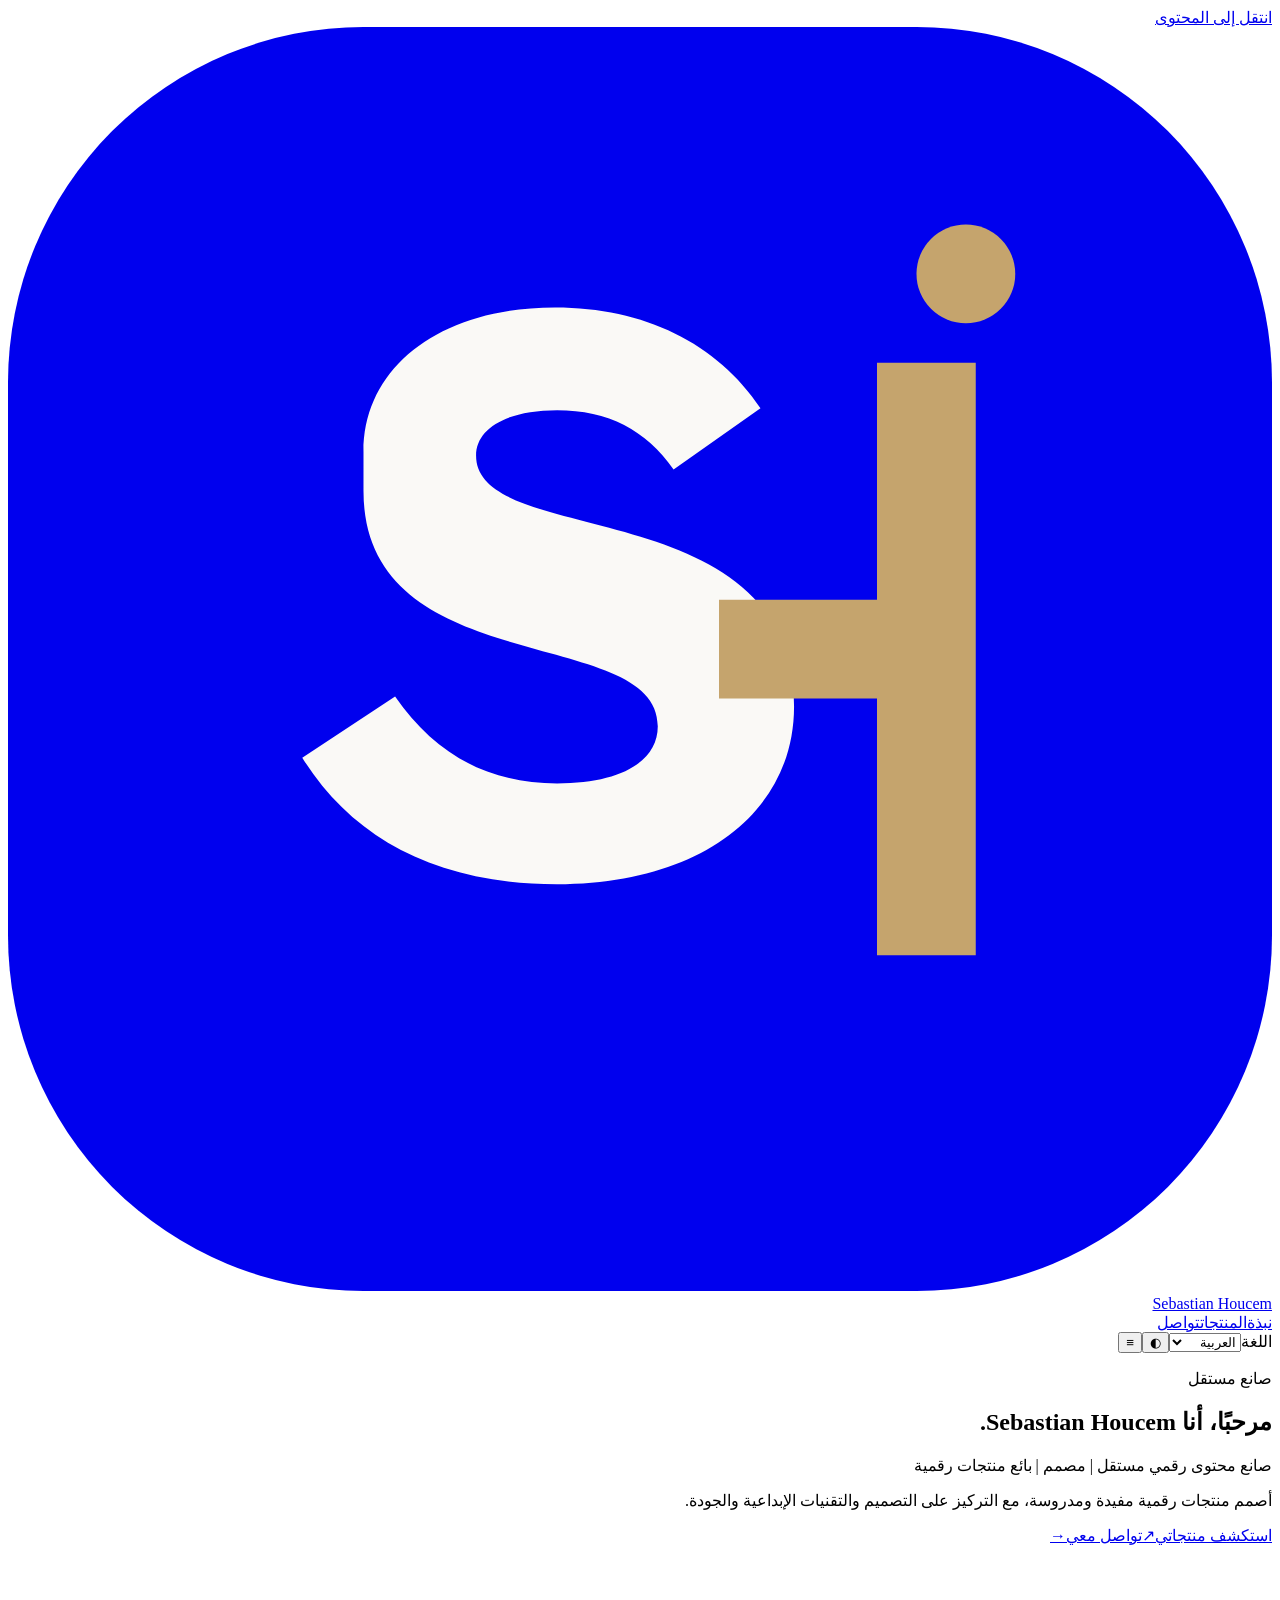
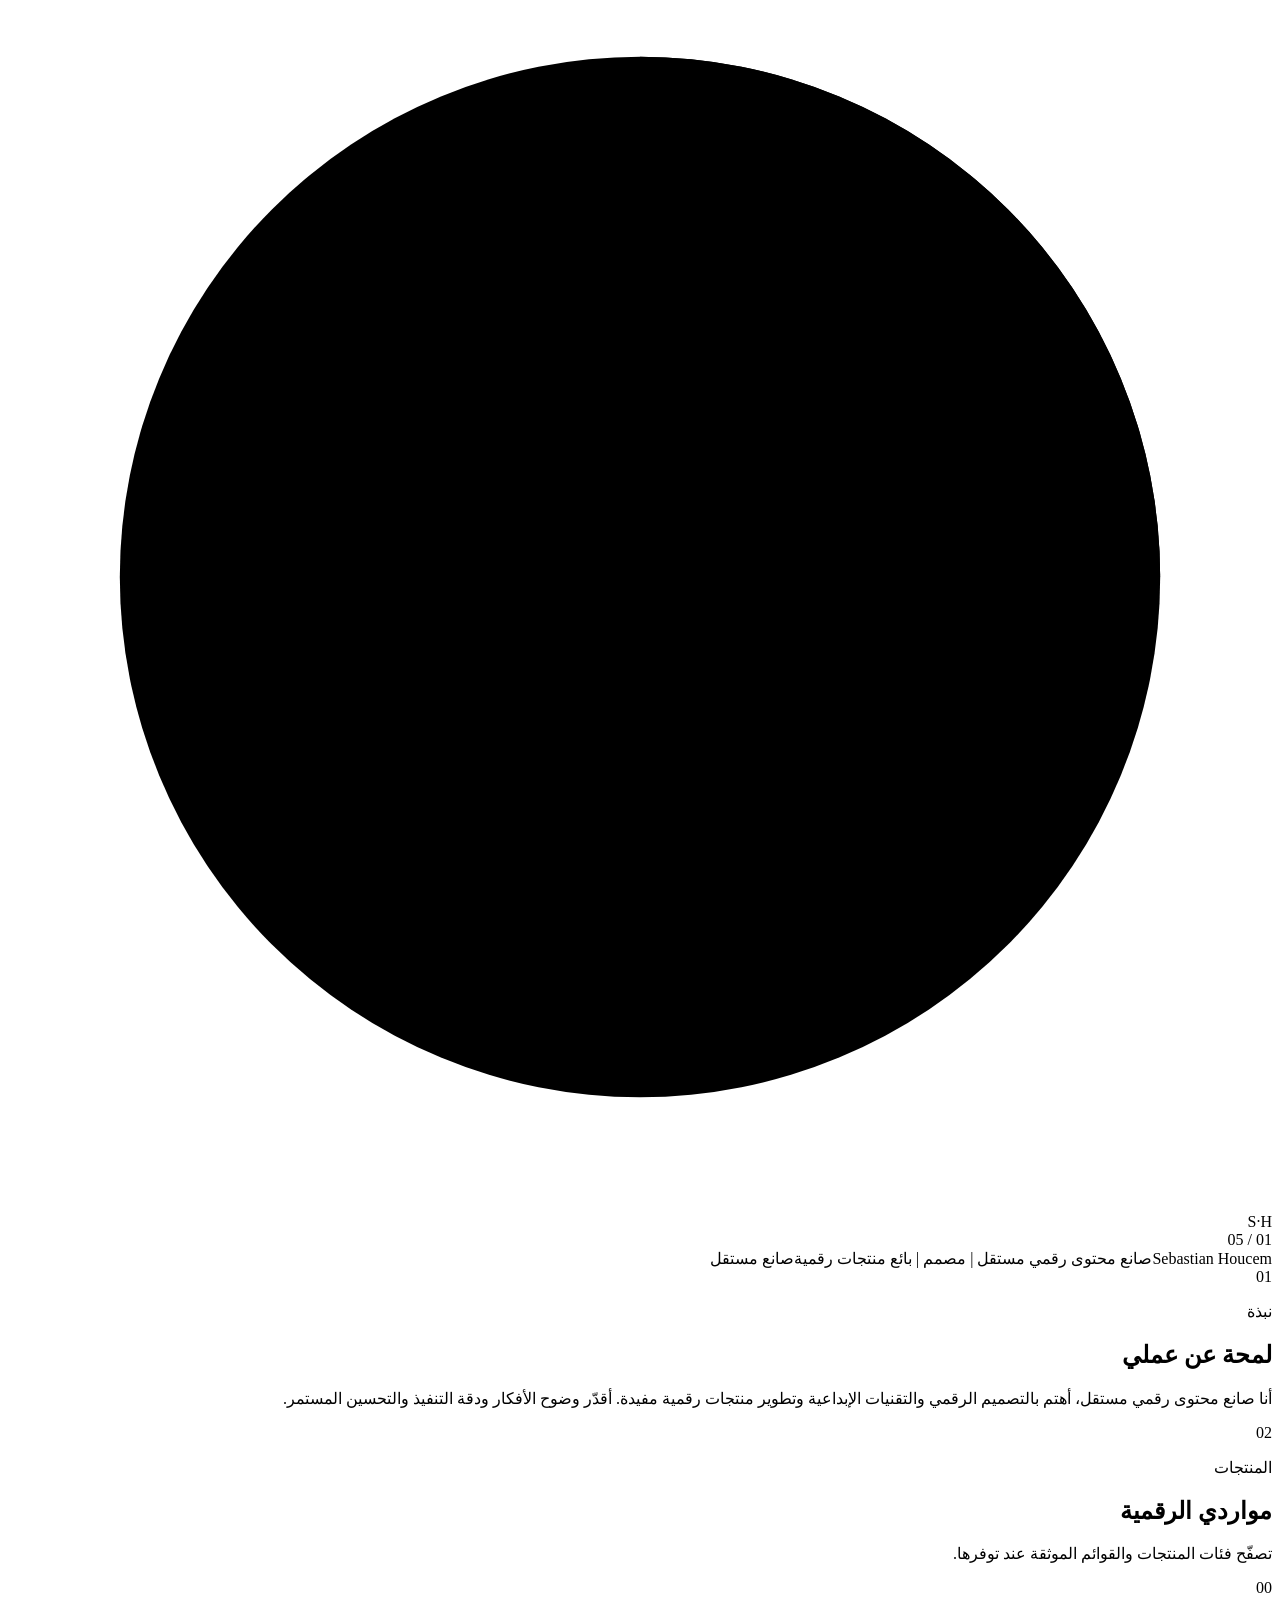
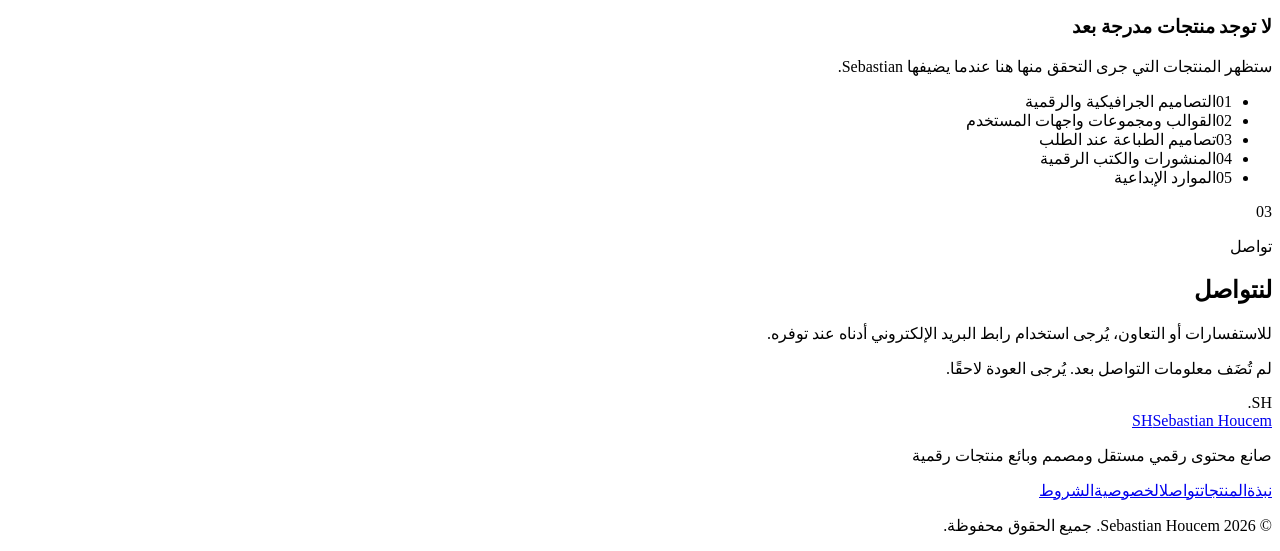
==== index.html @ 505cae15 "Add files via upload" ====
<!doctype html>
<html lang="ar" dir="rtl" data-theme="light">
  <head>
    <meta charset="UTF-8" />
    <meta name="viewport" content="width=device-width, initial-scale=1.0" />
    <meta name="theme-color" content="#FAF9F6" />
    <meta name="description" content="Sebastian Houcem صانع محتوى ومصمم رقمي مستقل يهتم بالتصميم والتقنيات الإبداعية والمنتجات الرقمية المفيدة." />
    <meta property="og:type" content="website" />
    <meta property="og:site_name" content="Sebastian Houcem" />
    <meta property="og:title" content="Sebastian Houcem — صانع محتوى ومصمم رقمي" />
    <meta property="og:description" content="Sebastian Houcem صانع محتوى ومصمم رقمي مستقل يهتم بالتصميم والتقنيات الإبداعية والمنتجات الرقمية المفيدة." />
    <meta property="og:locale" content="ar_AR" />
    <meta name="twitter:card" content="summary_large_image" />
    <meta name="twitter:title" content="Sebastian Houcem — صانع محتوى ومصمم رقمي" />
    <meta name="twitter:description" content="Sebastian Houcem صانع محتوى ومصمم رقمي مستقل يهتم بالتصميم والتقنيات الإبداعية والمنتجات الرقمية المفيدة." />
    <meta name="robots" content="index,follow" />
    <link rel="icon" type="image/svg+xml" href="/sebastian-houcem-portfolio/brand-mark.svg" />
    <title>Sebastian Houcem — صانع محتوى ومصمم رقمي</title>
    <script>
      (() => {
        try {
          const base = "/sebastian-houcem-portfolio/";
          const path = window.location.pathname;
          if (path === base || path === `${base}index.html`) {
            const allowed = ["en", "ar", "de", "ru", "hi"];
            const saved = window.localStorage.getItem("sebastian-locale");
            const locale = allowed.includes(saved || "") ? saved : "en";
            window.location.replace(`${base}${locale}/`);
          }
          const theme = window.localStorage.getItem("sebastian-theme");
          if (theme === "dark" || theme === "light") {
            document.documentElement.dataset.theme = theme;
          }
        } catch {
          // Keep the default language and light theme when storage is unavailable.
        }
      })();
    </script>
    <script type="module" crossorigin src="/sebastian-houcem-portfolio/assets/index-BuGDKeuZ.js"></script>
    <link rel="stylesheet" crossorigin href="/sebastian-houcem-portfolio/assets/index-BjT1019Z.css">
  
    <link rel="canonical" href="https://orga-developer.github.io/sebastian-houcem-portfolio/ar/" />
    <link rel="alternate" hreflang="en" href="https://orga-developer.github.io/sebastian-houcem-portfolio/en/" />
    <link rel="alternate" hreflang="ar" href="https://orga-developer.github.io/sebastian-houcem-portfolio/ar/" />
    <link rel="alternate" hreflang="de" href="https://orga-developer.github.io/sebastian-houcem-portfolio/de/" />
    <link rel="alternate" hreflang="ru" href="https://orga-developer.github.io/sebastian-houcem-portfolio/ru/" />
    <link rel="alternate" hreflang="hi" href="https://orga-developer.github.io/sebastian-houcem-portfolio/hi/" />
    <link rel="alternate" hreflang="x-default" href="https://orga-developer.github.io/sebastian-houcem-portfolio/en/" />
    <meta property="og:url" content="https://orga-developer.github.io/sebastian-houcem-portfolio/ar/" />
    <meta property="og:image" content="https://orga-developer.github.io/sebastian-houcem-portfolio/social-preview.svg" />
    <meta property="og:image:type" content="image/svg+xml" />
    <meta name="twitter:image" content="https://orga-developer.github.io/sebastian-houcem-portfolio/social-preview.svg" />
    <script type="application/ld+json">[{"@context":"https://schema.org","@type":"Person","name":"Sebastian Houcem","jobTitle":"Independent Digital Creator \u0026 Digital Products Seller"},{"@context":"https://schema.org","@type":"WebSite","name":"Sebastian Houcem","inLanguage":"ar","url":"https://orga-developer.github.io/sebastian-houcem-portfolio/ar/"}]</script>
  </head>
  <body>
    <div id="root"><div class="site-shell locale-ar"><a class="skip-link" href="#main-content">انتقل إلى المحتوى</a><header class="site-header"><a class="brand" href="/sebastian-houcem-portfolio/ar/" aria-label="Sebastian Houcem — الرئيسية"><svg class="brand-mark" viewBox="0 0 64 64" aria-hidden="true"><rect width="64" height="64" rx="18" fill="currentColor"></rect><path d="M18 21.5c0-4.3 3.9-7.3 9.7-7.3 4.5 0 8.2 1.8 10.4 5.1l-4.4 3.1c-1.4-2-3.3-3-5.9-3-2.5 0-4.1.9-4.1 2.3 0 4.8 16.1 1.7 16.1 12.7 0 5.4-4.8 9-12 9-6.2 0-10.4-2.4-12.9-6.4l4.7-3.1c2 2.9 4.7 4.4 8.2 4.4 3.2 0 5.1-1.1 5.1-2.9 0-5.2-14.9-2.2-14.9-11.9Z" fill="#FAF9F6"></path><path d="M44 17h5v30h-5V34h-8v-5h8V17Z" fill="#C5A46D"></path><circle cx="48.5" cy="12.5" r="2.5" fill="#C5A46D"></circle></svg><span class="brand-name">Sebastian Houcem</span></a><nav class="desktop-nav" aria-label="الرئيسية"><a href="#about">نبذة</a><a href="#products">المنتجات</a><a href="#contact">تواصل</a></nav><div class="header-controls"><label class="sr-only" for="language-select">اللغة</label><select id="language-select" class="language-select"><option value="en">English</option><option value="ar" selected="">العربية</option><option value="de">Deutsch</option><option value="ru">Русский</option><option value="hi">हिन्दी</option></select><button class="theme-toggle" type="button" aria-label="الوضع الفاتح / الوضع الداكن" title="الوضع الفاتح / الوضع الداكن"><span aria-hidden="true">◐</span></button><button class="menu-toggle" type="button" aria-expanded="false" aria-controls="mobile-navigation" aria-label="فتح القائمة"><span aria-hidden="true">≡</span></button></div></header><nav id="mobile-navigation" class="mobile-nav" aria-label="الرئيسية" hidden=""><a href="#about">نبذة</a><a href="#products">المنتجات</a><a href="#contact">تواصل</a></nav><main id="main-content"><section class="hero section-wrap" id="top" aria-labelledby="hero-title"><div class="hero-copy"><p class="eyebrow"><span class="eyebrow-dot" aria-hidden="true"></span>صانع مستقل</p><h1 id="hero-title">مرحبًا، أنا Sebastian Houcem.</h1><p class="hero-subtitle">صانع محتوى رقمي مستقل | مصمم | بائع منتجات رقمية</p><p class="hero-intro">أصمم منتجات رقمية مفيدة ومدروسة، مع التركيز على التصميم والتقنيات الإبداعية والجودة.</p><div class="hero-actions"><a class="button button-primary" href="#products">استكشف منتجاتي<span aria-hidden="true">↗</span></a><a class="button button-quiet" href="#contact">تواصل معي<span aria-hidden="true">→</span></a></div></div><div class="hero-art" aria-hidden="true"><div class="art-frame"><svg viewBox="0 0 520 520" role="presentation"><circle class="art-ring art-ring-outer" cx="260" cy="260" r="214"></circle><circle class="art-ring art-ring-inner" cx="260" cy="260" r="157"></circle><path class="art-arc" d="M260 46a214 214 0 0 1 214 214"></path><path class="art-cross" d="M92 351h336M260 92v336"></path><circle class="art-core" cx="260" cy="260" r="84"></circle><circle class="art-gold-dot" cx="419" cy="162" r="10"></circle><circle class="art-small-dot" cx="150" cy="125" r="4"></circle><path class="art-diamond" d="m260 207 53 53-53 53-53-53 53-53Z"></path></svg><span class="art-caption">S<span aria-hidden="true">·</span>H</span></div><span class="art-index">01 / 05</span></div></section><div class="marquee-rule" aria-hidden="true"><span>Sebastian Houcem</span><span>صانع محتوى رقمي مستقل | مصمم | بائع منتجات رقمية</span><span>صانع مستقل</span></div><section class="content-section section-wrap about-section" id="about" aria-labelledby="about-title"><div class="section-label"><span>01</span><p class="eyebrow">نبذة</p></div><div class="section-body about-body"><h2 id="about-title">لمحة عن عملي</h2><p class="body-copy">أنا صانع محتوى رقمي مستقل، أهتم بالتصميم الرقمي والتقنيات الإبداعية وتطوير منتجات رقمية مفيدة. أقدّر وضوح الأفكار ودقة التنفيذ والتحسين المستمر.</p><div class="about-rule" aria-hidden="true"><span></span></div></div></section><section class="content-section section-wrap products-section" id="products" aria-labelledby="products-title"><div class="section-label"><span>02</span><p class="eyebrow">المنتجات</p></div><div class="section-body"><div class="section-heading-row"><div><h2 id="products-title">مواردي الرقمية</h2><p class="section-intro">تصفّح فئات المنتجات والقوائم الموثقة عند توفرها.</p></div><span class="section-index" aria-hidden="true">00</span></div><div class="empty-products"><div class="empty-mark" aria-hidden="true"><span></span><span></span><span></span></div><div><h3>لا توجد منتجات مدرجة بعد</h3><p>ستظهر المنتجات التي جرى التحقق منها هنا عندما يضيفها Sebastian.</p></div></div><ul class="category-list" aria-label="مواردي الرقمية"><li><span class="category-number">0<!-- -->1</span>التصاميم الجرافيكية والرقمية</li><li><span class="category-number">0<!-- -->2</span>القوالب ومجموعات واجهات المستخدم</li><li><span class="category-number">0<!-- -->3</span>تصاميم الطباعة عند الطلب</li><li><span class="category-number">0<!-- -->4</span>المنشورات والكتب الرقمية</li><li><span class="category-number">0<!-- -->5</span>الموارد الإبداعية</li></ul></div></section><section class="contact-section" id="contact" aria-labelledby="contact-title"><div class="section-wrap contact-inner"><div class="section-label"><span>03</span><p class="eyebrow">تواصل</p></div><div class="contact-main"><h2 id="contact-title">لنتواصل</h2><p>للاستفسارات أو التعاون، يُرجى استخدام رابط البريد الإلكتروني أدناه عند توفره.</p><p class="contact-missing">لم تُضَف معلومات التواصل بعد. يُرجى العودة لاحقًا.</p></div><div class="contact-decoration" aria-hidden="true">SH<span>.</span></div></div></section></main><footer class="site-footer section-wrap"><div class="footer-brand"><a class="brand" href="/sebastian-houcem-portfolio/ar/"><span class="brand-mark-small" aria-hidden="true">SH</span><span class="brand-name">Sebastian Houcem</span></a><p>صانع محتوى رقمي مستقل ومصمم وبائع منتجات رقمية</p></div><nav class="footer-links" aria-label="الرئيسية"><a href="#about">نبذة</a><a href="#products">المنتجات</a><a href="#contact">تواصل</a><a href="/sebastian-houcem-portfolio/ar/privacy/">الخصوصية</a><a href="/sebastian-houcem-portfolio/ar/terms/">الشروط</a></nav><p class="copyright">© <!-- -->2026<!-- --> <!-- -->Sebastian Houcem<!-- -->. <!-- -->جميع الحقوق محفوظة.</p></footer></div></div>
  </body>
</html>
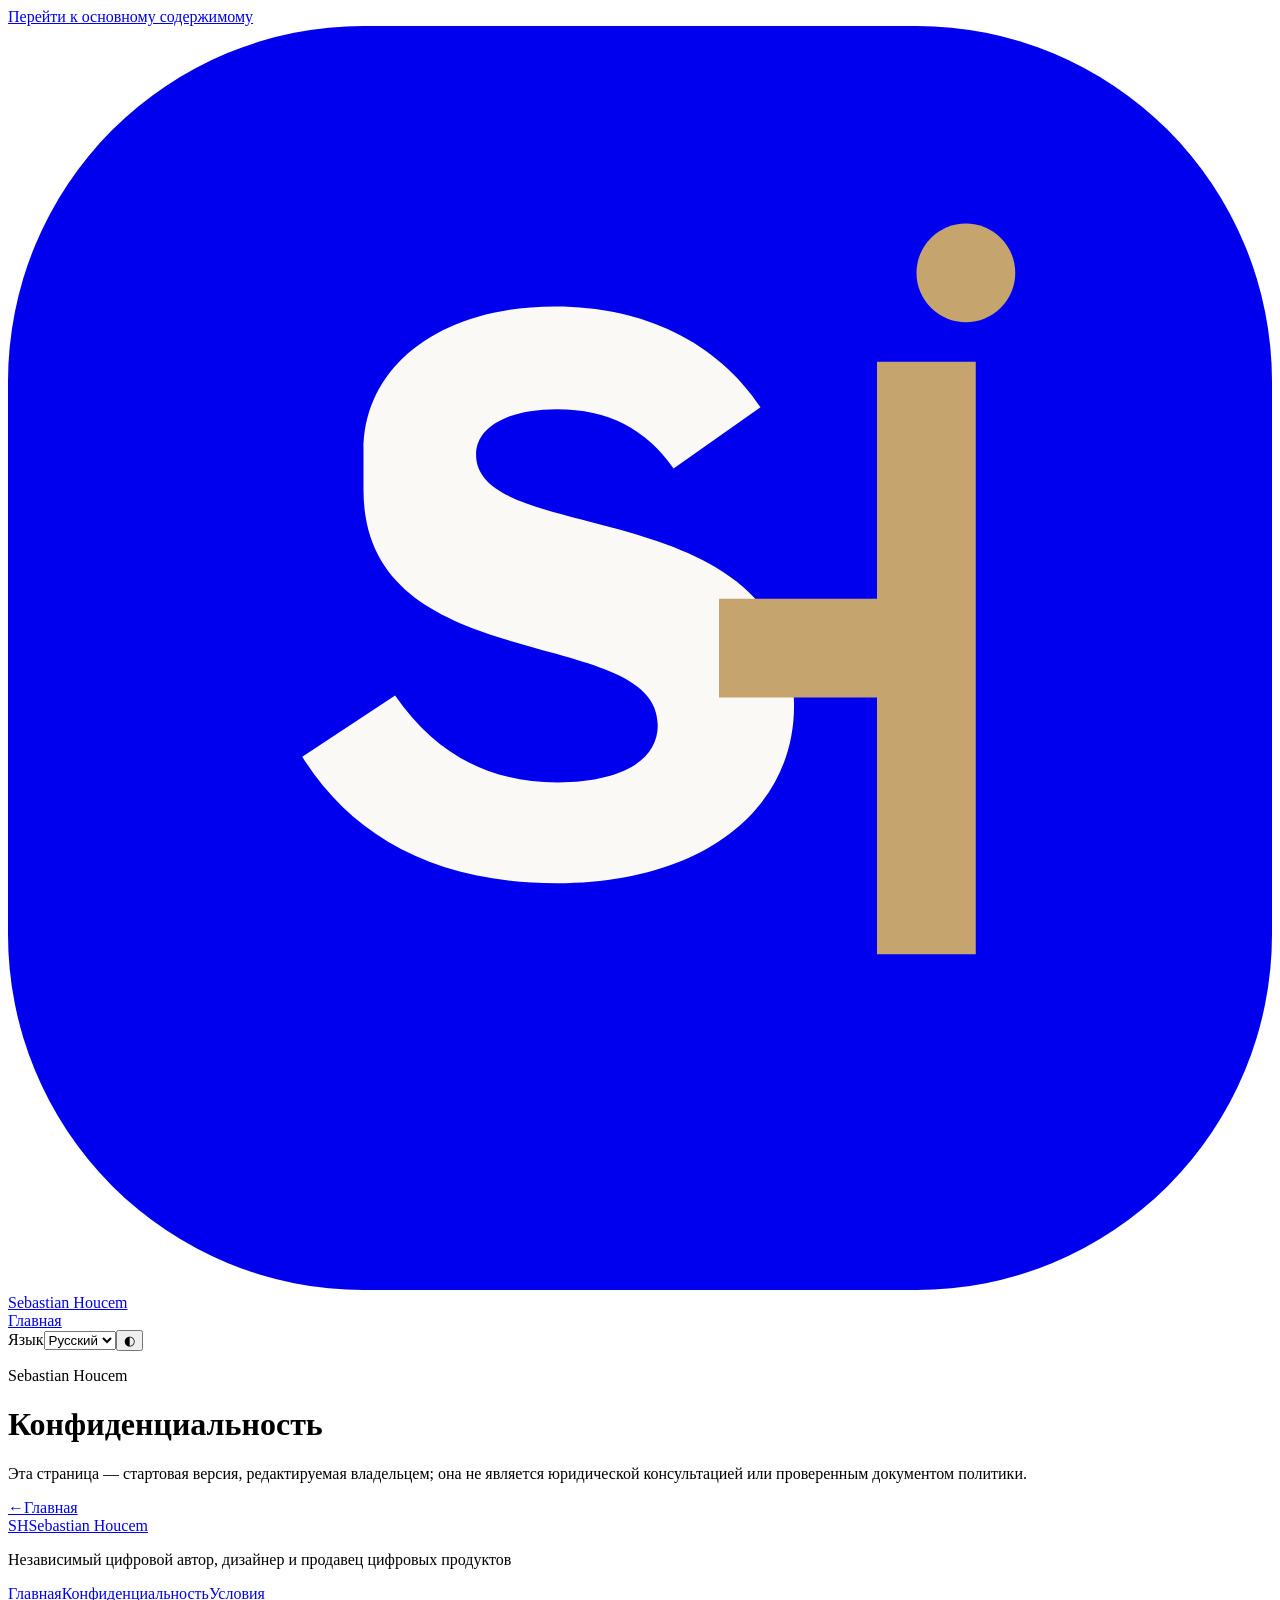
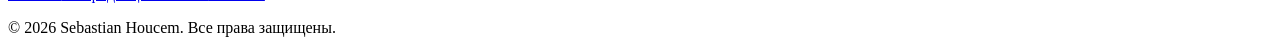
==== commit 0e390e16: "Add files via upload" ====
--- a/index.html
+++ b/index.html
@@ -1,21 +1,21 @@
 <!doctype html>
-<html lang="ar" dir="rtl" data-theme="light">
+<html lang="ru" dir="ltr" data-theme="light">
   <head>
     <meta charset="UTF-8" />
     <meta name="viewport" content="width=device-width, initial-scale=1.0" />
     <meta name="theme-color" content="#FAF9F6" />
-    <meta name="description" content="Sebastian Houcem صانع محتوى ومصمم رقمي مستقل يهتم بالتصميم والتقنيات الإبداعية والمنتجات الرقمية المفيدة." />
+    <meta name="description" content="Эта страница — стартовая версия, редактируемая владельцем; она не является юридической консультацией или проверенным документом политики." />
     <meta property="og:type" content="website" />
     <meta property="og:site_name" content="Sebastian Houcem" />
-    <meta property="og:title" content="Sebastian Houcem — صانع محتوى ومصمم رقمي" />
-    <meta property="og:description" content="Sebastian Houcem صانع محتوى ومصمم رقمي مستقل يهتم بالتصميم والتقنيات الإبداعية والمنتجات الرقمية المفيدة." />
-    <meta property="og:locale" content="ar_AR" />
+    <meta property="og:title" content="Конфиденциальность — Sebastian Houcem" />
+    <meta property="og:description" content="Эта страница — стартовая версия, редактируемая владельцем; она не является юридической консультацией или проверенным документом политики." />
+    <meta property="og:locale" content="ru_RU" />
     <meta name="twitter:card" content="summary_large_image" />
-    <meta name="twitter:title" content="Sebastian Houcem — صانع محتوى ومصمم رقمي" />
-    <meta name="twitter:description" content="Sebastian Houcem صانع محتوى ومصمم رقمي مستقل يهتم بالتصميم والتقنيات الإبداعية والمنتجات الرقمية المفيدة." />
-    <meta name="robots" content="index,follow" />
+    <meta name="twitter:title" content="Конфиденциальность — Sebastian Houcem" />
+    <meta name="twitter:description" content="Эта страница — стартовая версия, редактируемая владельцем; она не является юридической консультацией или проверенным документом политики." />
+    <meta name="robots" content="noindex,follow" />
     <link rel="icon" type="image/svg+xml" href="/sebastian-houcem-portfolio/brand-mark.svg" />
-    <title>Sebastian Houcem — صانع محتوى ومصمم رقمي</title>
+    <title>Конфиденциальность — Sebastian Houcem</title>
     <script>
       (() => {
         try {
@@ -39,20 +39,20 @@
     <script type="module" crossorigin src="/sebastian-houcem-portfolio/assets/index-BuGDKeuZ.js"></script>
     <link rel="stylesheet" crossorigin href="/sebastian-houcem-portfolio/assets/index-BjT1019Z.css">
   
-    <link rel="canonical" href="https://orga-developer.github.io/sebastian-houcem-portfolio/ar/" />
-    <link rel="alternate" hreflang="en" href="https://orga-developer.github.io/sebastian-houcem-portfolio/en/" />
-    <link rel="alternate" hreflang="ar" href="https://orga-developer.github.io/sebastian-houcem-portfolio/ar/" />
-    <link rel="alternate" hreflang="de" href="https://orga-developer.github.io/sebastian-houcem-portfolio/de/" />
-    <link rel="alternate" hreflang="ru" href="https://orga-developer.github.io/sebastian-houcem-portfolio/ru/" />
-    <link rel="alternate" hreflang="hi" href="https://orga-developer.github.io/sebastian-houcem-portfolio/hi/" />
-    <link rel="alternate" hreflang="x-default" href="https://orga-developer.github.io/sebastian-houcem-portfolio/en/" />
-    <meta property="og:url" content="https://orga-developer.github.io/sebastian-houcem-portfolio/ar/" />
+    <link rel="canonical" href="https://orga-developer.github.io/sebastian-houcem-portfolio/ru/privacy/" />
+    <link rel="alternate" hreflang="en" href="https://orga-developer.github.io/sebastian-houcem-portfolio/en/privacy/" />
+    <link rel="alternate" hreflang="ar" href="https://orga-developer.github.io/sebastian-houcem-portfolio/ar/privacy/" />
+    <link rel="alternate" hreflang="de" href="https://orga-developer.github.io/sebastian-houcem-portfolio/de/privacy/" />
+    <link rel="alternate" hreflang="ru" href="https://orga-developer.github.io/sebastian-houcem-portfolio/ru/privacy/" />
+    <link rel="alternate" hreflang="hi" href="https://orga-developer.github.io/sebastian-houcem-portfolio/hi/privacy/" />
+    <link rel="alternate" hreflang="x-default" href="https://orga-developer.github.io/sebastian-houcem-portfolio/en/privacy/" />
+    <meta property="og:url" content="https://orga-developer.github.io/sebastian-houcem-portfolio/ru/privacy/" />
     <meta property="og:image" content="https://orga-developer.github.io/sebastian-houcem-portfolio/social-preview.svg" />
     <meta property="og:image:type" content="image/svg+xml" />
     <meta name="twitter:image" content="https://orga-developer.github.io/sebastian-houcem-portfolio/social-preview.svg" />
-    <script type="application/ld+json">[{"@context":"https://schema.org","@type":"Person","name":"Sebastian Houcem","jobTitle":"Independent Digital Creator \u0026 Digital Products Seller"},{"@context":"https://schema.org","@type":"WebSite","name":"Sebastian Houcem","inLanguage":"ar","url":"https://orga-developer.github.io/sebastian-houcem-portfolio/ar/"}]</script>
+    <script type="application/ld+json">[{"@context":"https://schema.org","@type":"Person","name":"Sebastian Houcem","jobTitle":"Independent Digital Creator \u0026 Digital Products Seller"},{"@context":"https://schema.org","@type":"WebSite","name":"Sebastian Houcem","inLanguage":"ru","url":"https://orga-developer.github.io/sebastian-houcem-portfolio/ru/privacy/"}]</script>
   </head>
   <body>
-    <div id="root"><div class="site-shell locale-ar"><a class="skip-link" href="#main-content">انتقل إلى المحتوى</a><header class="site-header"><a class="brand" href="/sebastian-houcem-portfolio/ar/" aria-label="Sebastian Houcem — الرئيسية"><svg class="brand-mark" viewBox="0 0 64 64" aria-hidden="true"><rect width="64" height="64" rx="18" fill="currentColor"></rect><path d="M18 21.5c0-4.3 3.9-7.3 9.7-7.3 4.5 0 8.2 1.8 10.4 5.1l-4.4 3.1c-1.4-2-3.3-3-5.9-3-2.5 0-4.1.9-4.1 2.3 0 4.8 16.1 1.7 16.1 12.7 0 5.4-4.8 9-12 9-6.2 0-10.4-2.4-12.9-6.4l4.7-3.1c2 2.9 4.7 4.4 8.2 4.4 3.2 0 5.1-1.1 5.1-2.9 0-5.2-14.9-2.2-14.9-11.9Z" fill="#FAF9F6"></path><path d="M44 17h5v30h-5V34h-8v-5h8V17Z" fill="#C5A46D"></path><circle cx="48.5" cy="12.5" r="2.5" fill="#C5A46D"></circle></svg><span class="brand-name">Sebastian Houcem</span></a><nav class="desktop-nav" aria-label="الرئيسية"><a href="#about">نبذة</a><a href="#products">المنتجات</a><a href="#contact">تواصل</a></nav><div class="header-controls"><label class="sr-only" for="language-select">اللغة</label><select id="language-select" class="language-select"><option value="en">English</option><option value="ar" selected="">العربية</option><option value="de">Deutsch</option><option value="ru">Русский</option><option value="hi">हिन्दी</option></select><button class="theme-toggle" type="button" aria-label="الوضع الفاتح / الوضع الداكن" title="الوضع الفاتح / الوضع الداكن"><span aria-hidden="true">◐</span></button><button class="menu-toggle" type="button" aria-expanded="false" aria-controls="mobile-navigation" aria-label="فتح القائمة"><span aria-hidden="true">≡</span></button></div></header><nav id="mobile-navigation" class="mobile-nav" aria-label="الرئيسية" hidden=""><a href="#about">نبذة</a><a href="#products">المنتجات</a><a href="#contact">تواصل</a></nav><main id="main-content"><section class="hero section-wrap" id="top" aria-labelledby="hero-title"><div class="hero-copy"><p class="eyebrow"><span class="eyebrow-dot" aria-hidden="true"></span>صانع مستقل</p><h1 id="hero-title">مرحبًا، أنا Sebastian Houcem.</h1><p class="hero-subtitle">صانع محتوى رقمي مستقل | مصمم | بائع منتجات رقمية</p><p class="hero-intro">أصمم منتجات رقمية مفيدة ومدروسة، مع التركيز على التصميم والتقنيات الإبداعية والجودة.</p><div class="hero-actions"><a class="button button-primary" href="#products">استكشف منتجاتي<span aria-hidden="true">↗</span></a><a class="button button-quiet" href="#contact">تواصل معي<span aria-hidden="true">→</span></a></div></div><div class="hero-art" aria-hidden="true"><div class="art-frame"><svg viewBox="0 0 520 520" role="presentation"><circle class="art-ring art-ring-outer" cx="260" cy="260" r="214"></circle><circle class="art-ring art-ring-inner" cx="260" cy="260" r="157"></circle><path class="art-arc" d="M260 46a214 214 0 0 1 214 214"></path><path class="art-cross" d="M92 351h336M260 92v336"></path><circle class="art-core" cx="260" cy="260" r="84"></circle><circle class="art-gold-dot" cx="419" cy="162" r="10"></circle><circle class="art-small-dot" cx="150" cy="125" r="4"></circle><path class="art-diamond" d="m260 207 53 53-53 53-53-53 53-53Z"></path></svg><span class="art-caption">S<span aria-hidden="true">·</span>H</span></div><span class="art-index">01 / 05</span></div></section><div class="marquee-rule" aria-hidden="true"><span>Sebastian Houcem</span><span>صانع محتوى رقمي مستقل | مصمم | بائع منتجات رقمية</span><span>صانع مستقل</span></div><section class="content-section section-wrap about-section" id="about" aria-labelledby="about-title"><div class="section-label"><span>01</span><p class="eyebrow">نبذة</p></div><div class="section-body about-body"><h2 id="about-title">لمحة عن عملي</h2><p class="body-copy">أنا صانع محتوى رقمي مستقل، أهتم بالتصميم الرقمي والتقنيات الإبداعية وتطوير منتجات رقمية مفيدة. أقدّر وضوح الأفكار ودقة التنفيذ والتحسين المستمر.</p><div class="about-rule" aria-hidden="true"><span></span></div></div></section><section class="content-section section-wrap products-section" id="products" aria-labelledby="products-title"><div class="section-label"><span>02</span><p class="eyebrow">المنتجات</p></div><div class="section-body"><div class="section-heading-row"><div><h2 id="products-title">مواردي الرقمية</h2><p class="section-intro">تصفّح فئات المنتجات والقوائم الموثقة عند توفرها.</p></div><span class="section-index" aria-hidden="true">00</span></div><div class="empty-products"><div class="empty-mark" aria-hidden="true"><span></span><span></span><span></span></div><div><h3>لا توجد منتجات مدرجة بعد</h3><p>ستظهر المنتجات التي جرى التحقق منها هنا عندما يضيفها Sebastian.</p></div></div><ul class="category-list" aria-label="مواردي الرقمية"><li><span class="category-number">0<!-- -->1</span>التصاميم الجرافيكية والرقمية</li><li><span class="category-number">0<!-- -->2</span>القوالب ومجموعات واجهات المستخدم</li><li><span class="category-number">0<!-- -->3</span>تصاميم الطباعة عند الطلب</li><li><span class="category-number">0<!-- -->4</span>المنشورات والكتب الرقمية</li><li><span class="category-number">0<!-- -->5</span>الموارد الإبداعية</li></ul></div></section><section class="contact-section" id="contact" aria-labelledby="contact-title"><div class="section-wrap contact-inner"><div class="section-label"><span>03</span><p class="eyebrow">تواصل</p></div><div class="contact-main"><h2 id="contact-title">لنتواصل</h2><p>للاستفسارات أو التعاون، يُرجى استخدام رابط البريد الإلكتروني أدناه عند توفره.</p><p class="contact-missing">لم تُضَف معلومات التواصل بعد. يُرجى العودة لاحقًا.</p></div><div class="contact-decoration" aria-hidden="true">SH<span>.</span></div></div></section></main><footer class="site-footer section-wrap"><div class="footer-brand"><a class="brand" href="/sebastian-houcem-portfolio/ar/"><span class="brand-mark-small" aria-hidden="true">SH</span><span class="brand-name">Sebastian Houcem</span></a><p>صانع محتوى رقمي مستقل ومصمم وبائع منتجات رقمية</p></div><nav class="footer-links" aria-label="الرئيسية"><a href="#about">نبذة</a><a href="#products">المنتجات</a><a href="#contact">تواصل</a><a href="/sebastian-houcem-portfolio/ar/privacy/">الخصوصية</a><a href="/sebastian-houcem-portfolio/ar/terms/">الشروط</a></nav><p class="copyright">© <!-- -->2026<!-- --> <!-- -->Sebastian Houcem<!-- -->. <!-- -->جميع الحقوق محفوظة.</p></footer></div></div>
+    <div id="root"><div class="site-shell locale-ru"><a class="skip-link" href="#main-content">Перейти к основному содержимому</a><header class="site-header"><a class="brand" href="/sebastian-houcem-portfolio/ru/" aria-label="Sebastian Houcem — Главная"><svg class="brand-mark" viewBox="0 0 64 64" aria-hidden="true"><rect width="64" height="64" rx="18" fill="currentColor"></rect><path d="M18 21.5c0-4.3 3.9-7.3 9.7-7.3 4.5 0 8.2 1.8 10.4 5.1l-4.4 3.1c-1.4-2-3.3-3-5.9-3-2.5 0-4.1.9-4.1 2.3 0 4.8 16.1 1.7 16.1 12.7 0 5.4-4.8 9-12 9-6.2 0-10.4-2.4-12.9-6.4l4.7-3.1c2 2.9 4.7 4.4 8.2 4.4 3.2 0 5.1-1.1 5.1-2.9 0-5.2-14.9-2.2-14.9-11.9Z" fill="#FAF9F6"></path><path d="M44 17h5v30h-5V34h-8v-5h8V17Z" fill="#C5A46D"></path><circle cx="48.5" cy="12.5" r="2.5" fill="#C5A46D"></circle></svg><span class="brand-name">Sebastian Houcem</span></a><nav class="desktop-nav" aria-label="Главная"><a href="/sebastian-houcem-portfolio/ru/">Главная</a></nav><div class="header-controls"><label class="sr-only" for="language-select">Язык</label><select id="language-select" class="language-select"><option value="en">English</option><option value="ar">العربية</option><option value="de">Deutsch</option><option value="ru" selected="">Русский</option><option value="hi">हिन्दी</option></select><button class="theme-toggle" type="button" aria-label="Светлая тема / Тёмная тема" title="Светлая тема / Тёмная тема"><span aria-hidden="true">◐</span></button></div></header><main id="main-content" class="legal-main section-wrap"><p class="eyebrow"><span class="eyebrow-dot" aria-hidden="true"></span>Sebastian Houcem</p><h1>Конфиденциальность</h1><p class="legal-notice">Эта страница — стартовая версия, редактируемая владельцем; она не является юридической консультацией или проверенным документом политики.</p><a class="button button-quiet legal-back" href="/sebastian-houcem-portfolio/ru/"><span aria-hidden="true">←</span>Главная</a></main><footer class="site-footer section-wrap"><div class="footer-brand"><a class="brand" href="/sebastian-houcem-portfolio/ru/"><span class="brand-mark-small" aria-hidden="true">SH</span><span class="brand-name">Sebastian Houcem</span></a><p>Независимый цифровой автор, дизайнер и продавец цифровых продуктов</p></div><nav class="footer-links" aria-label="Главная"><a href="/sebastian-houcem-portfolio/ru/">Главная</a><a href="/sebastian-houcem-portfolio/ru/privacy/">Конфиденциальность</a><a href="/sebastian-houcem-portfolio/ru/terms/">Условия</a></nav><p class="copyright">© <!-- -->2026<!-- --> <!-- -->Sebastian Houcem<!-- -->. <!-- -->Все права защищены.</p></footer></div></div>
   </body>
 </html>
